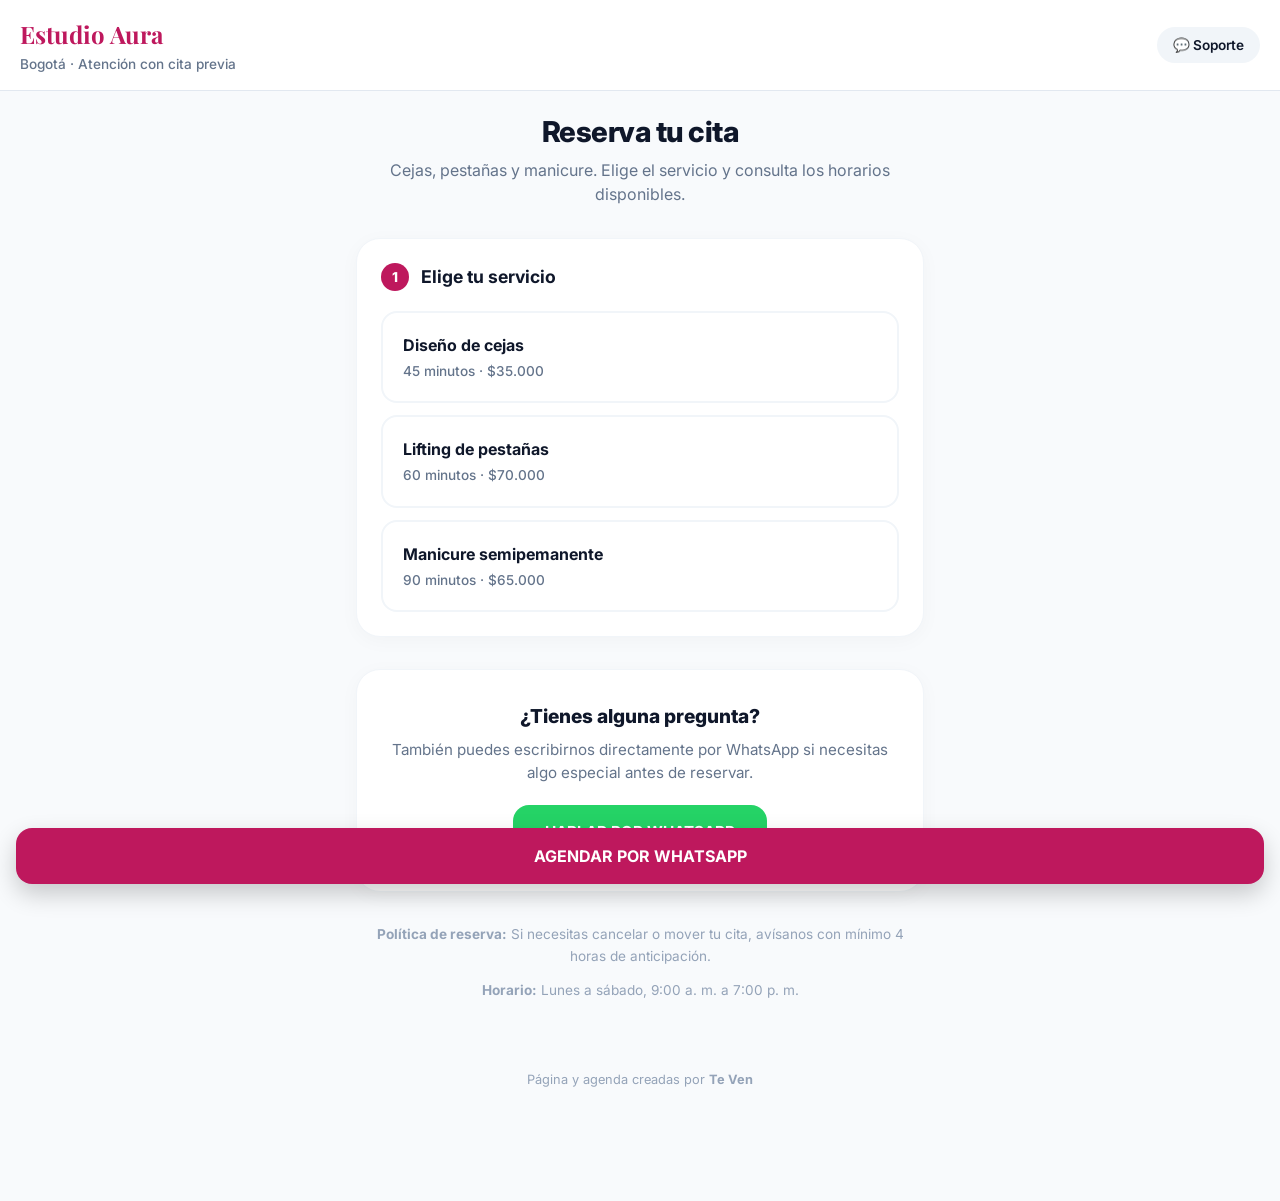
==== agenda-estudio-aura.html @ ccac40c0 "Add files via upload" ====
<!DOCTYPE html>
<html lang="es">
<head>
  <meta charset="UTF-8">
  <meta name="viewport" content="width=device-width, initial-scale=1.0">
  <title>Agenda tu cita en Estudio Aura | Te Ven Agenda</title>
  <link rel="stylesheet" href="styles-mini.css">
</head>
<body class="agenda-aura-page">

  <!-- HEADER ESTILO APP -->
  <header class="agenda-header">
    <div class="agenda-header-top">
      <div>
        <h1>Estudio Aura</h1>
        <p>Bogotá · Atención con cita previa</p>
      </div>
      <a href="https://wa.me/573192757931?text=Hola,%20vi%20Estudio%20Aura%20en%20Te%20Ven." class="header-wa-btn" target="_blank" rel="noopener">
        💬 Soporte
      </a>
    </div>
  </header>

  <main class="agenda-main">
    <!-- HERO -->
    <section class="agenda-hero">
      <h2>Reserva tu cita</h2>
      <p>Cejas, pestañas y manicure. Elige el servicio y consulta los horarios disponibles.</p>
    </section>

    <!-- PASO 1: SELECCIÓN DE SERVICIO -->
    <section class="agenda-step">
      <h3><span class="step-badge">1</span> Elige tu servicio</h3>
      
      <div class="agenda-services">
        <label class="service-option">
          <input type="radio" name="servicio" value="Diseño de cejas" data-duration="45 min" data-price="$35.000" onchange="selectService(this)">
          <div class="service-option-content">
            <div class="service-option-title">Diseño de cejas</div>
            <div class="service-option-meta">45 minutos · $35.000</div>
          </div>
        </label>

        <label class="service-option">
          <input type="radio" name="servicio" value="Lifting de pestañas" data-duration="60 min" data-price="$70.000" onchange="selectService(this)">
          <div class="service-option-content">
            <div class="service-option-title">Lifting de pestañas</div>
            <div class="service-option-meta">60 minutos · $70.000</div>
          </div>
        </label>

        <label class="service-option">
          <input type="radio" name="servicio" value="Manicure semipermanente" data-duration="90 min" data-price="$65.000" onchange="selectService(this)">
          <div class="service-option-content">
            <div class="service-option-title">Manicure semipemanente</div>
            <div class="service-option-meta">90 minutos · $65.000</div>
          </div>
        </label>
      </div>
    </section>

    <!-- PASO 2: FECHA Y HORA -->
    <section class="agenda-step" id="stepDateTime" style="display: none;">
      <h3><span class="step-badge">2</span> Selecciona fecha y hora</h3>
      
      <div class="date-selector">
        <label>¿Qué día te queda mejor?</label>
        <input type="date" id="bookingDate" min="" required onchange="renderTimeSlots()">
      </div>

      <div class="time-slots-grid" id="timeSlots">
        <p class="info-text">Selecciona una fecha para ver los horarios disponibles.</p>
      </div>
    </section>

    <!-- PASO 3: FORMULARIO -->
    <section class="agenda-step" id="stepForm" style="display: none;">
      <h3><span class="step-badge">3</span> Tus datos</h3>
      
      <form class="agenda-form" id="bookingForm" onsubmit="submitBooking(event)">
        <div class="form-group">
          <label>Nombre completo</label>
          <input type="text" id="clientName" placeholder="Ej: María Pérez" required>
        </div>
        <div class="form-group">
          <label>Número de WhatsApp</label>
          <input type="tel" id="clientPhone" placeholder="Ej: 300 123 4567" required>
        </div>
        <div class="form-group">
          <label>¿Alguna observación? (Opcional)</label>
          <textarea id="clientNotes" placeholder="Ej: Prefiero tonos naturales"></textarea>
        </div>
        
        <div class="booking-summary" id="bookingSummary">
          <!-- Resumen dinámico -->
        </div>

        <button type="submit" class="btn-confirm-booking">CONFIRMAR RESERVA</button>
      </form>
    </section>

    <!-- INFO ADICIONAL -->
    <section class="agenda-info">
      <h3>¿Tienes alguna pregunta?</h3>
      <p>También puedes escribirnos directamente por WhatsApp si necesitas algo especial antes de reservar.</p>
      <a href="https://wa.me/573192757931?text=Hola,%20vi%20Estudio%20Aura%20en%20Te%20Ven.%20Tengo%20una%20pregunta." class="btn-agenda-wa" target="_blank" rel="noopener">HABLAR POR WHATSAPP</a>
    </section>

    <!-- POLÍTICAS -->
    <section class="agenda-policies">
      <p><strong>Política de reserva:</strong> Si necesitas cancelar o mover tu cita, avísanos con mínimo 4 horas de anticipación.</p>
      <p><strong>Horario:</strong> Lunes a sábado, 9:00 a. m. a 7:00 p. m.</p>
    </section>

  </main>

  <footer class="mini-footer" style="background: #F8FAFC; color: #94A3B8; padding-top: 32px;">
    <p>Página y agenda creadas por <strong>Te Ven</strong></p>
  </footer>

  <a href="https://wa.me/573192757931?text=Hola,%20vi%20Estudio%20Aura%20en%20Te%20Ven.%20Quiero%20agendar%20una%20cita." class="sticky-wa-mini" style="background: #BE185D; color: #FFF;" target="_blank" rel="noopener">AGENDAR POR WHATSAPP</a>

  <script>
    let selectedService = null;
    let selectedDate = null;
    let selectedTime = null;

    // Configurar fecha mínima como hoy
    const today = new Date().toISOString().split('T')[0];
    document.getElementById('bookingDate').setAttribute('min', today);

    function selectService(input) {
      selectedService = {
        name: input.value,
        duration: input.dataset.duration,
        price: input.dataset.price
      };
      // Mostrar el paso 2
      document.getElementById('stepDateTime').style.display = 'block';
      // Scroll suave
      document.getElementById('stepDateTime').scrollIntoView({ behavior: 'smooth', block: 'start' });
      // Resetear la hora
      selectedTime = null;
      renderTimeSlots();
    }

    // ==========================================
    // SIMULACIÓN DE CONEXIÓN CON GOOGLE CALENDAR
    // ==========================================
    async function renderTimeSlots() {
      const dateInput = document.getElementById('bookingDate');
      const timeSlotsDiv = document.getElementById('timeSlots');
      selectedDate = dateInput.value;

      if (!selectedDate) {
        timeSlotsDiv.innerHTML = '<p class="info-text">Selecciona una fecha para ver los horarios disponibles.</p>';
        return;
      }

      const dateObj = new Date(selectedDate + 'T00:00:00');
      const day = dateObj.getDay(); // 0 = Domingo, 1 = Lunes...

      if (day === 0) {
        timeSlotsDiv.innerHTML = '<p class="info-text error">Lo sentimos, los domingos no atendemos. Por favor elige otro día.</p>';
        document.getElementById('stepForm').style.display = 'none';
        return;
      }

      // 1. Mostrar estado de carga (Simula la consulta a Google)
      timeSlotsDiv.innerHTML = '<p class="info-text">Consultando disponibilidad en Google Calendar...</p>';
      document.getElementById('stepForm').style.display = 'none';

      // 2. Esperar 1 segundo para que se sienta real
      await new Promise(resolve => setTimeout(resolve, 1000));

      // 3. Lógica de simulación (Horas ocupadas aleatorias según el día)
      const baseSlots = ['09:00 AM', '10:00 AM', '11:30 AM', '02:00 PM', '03:30 PM', '05:00 PM', '06:00 PM'];
      
      // Simulamos que ciertas horas ya están reservadas
      let busySlots = [];
      if (day === 1) busySlots = ['09:00 AM', '10:00 AM']; // Lunes ocupado en la mañana
      if (day === 5) busySlots = ['02:00 PM', '03:30 PM']; // Viernes ocupado en la tarde
      if (day === 6) busySlots = ['10:00 AM', '11:30 AM', '05:00 PM']; // Sábado casi lleno

      // Añadimos algo de aleatoriedad para que se vea dinámico
      baseSlots.forEach(slot => {
        if (Math.random() > 0.8 && !busySlots.includes(slot)) {
          busySlots.push(slot);
        }
      });

      // 4. Renderizar los botones
      timeSlotsDiv.innerHTML = '';
      let availableCount = 0;

      baseSlots.forEach(slot => {
        const isBusy = busySlots.includes(slot);
        const btn = document.createElement('button');
        btn.type = 'button';
        btn.innerText = slot;
        btn.className = 'time-slot-btn' + (isBusy ? ' busy' : '');
        btn.disabled = isBusy;
        
        if (!isBusy) {
          availableCount++;
          btn.onclick = () => {
            document.querySelectorAll('.time-slot-btn').forEach(b => b.classList.remove('selected'));
            btn.classList.add('selected');
            selectedTime = slot;
            showForm();
          };
        }
        timeSlotsDiv.appendChild(btn);
      });

      if (availableCount === 0) {
        timeSlotsDiv.innerHTML = '<p class="info-text error">No hay horarios disponibles para este día. Por favor elige otra fecha.</p>';
      }
    }

    function showForm() {
      document.getElementById('stepForm').style.display = 'block';
      document.getElementById('stepForm').scrollIntoView({ behavior: 'smooth', block: 'start' });
      
      // Actualizar el resumen
      const summary = document.getElementById('bookingSummary');
      summary.innerHTML = `
        <strong>Resumen de tu reserva:</strong><br><br>
        💅 ${selectedService.name}<br>
        📅 ${selectedDate} a las ${selectedTime}<br>
        💰 ${selectedService.price} (${selectedService.duration})
      `;
    }

    function submitBooking(e) {
      e.preventDefault();
      if (!selectedService || !selectedDate || !selectedTime) {
        alert("Por favor completa todos los pasos.");
        return;
      }

      const name = document.getElementById('clientName').value;
      const phone = document.getElementById('clientPhone').value;
      const notes = document.getElementById('clientNotes').value;

      // Armar el mensaje para WhatsApp
      let msg = `Hola, quiero confirmar mi cita en Estudio Aura:%0A%0A`;
      msg += `💅 *Servicio:* ${selectedService.name}%0A`;
      msg += `📅 *Fecha:* ${selectedDate}%0A`;
      msg += `🕐 *Hora:* ${selectedTime}%0A`;
      msg += `💰 *Precio:* ${selectedService.price}%0A`;
      msg += `👤 *Nombre:* ${name}%0A`;
      msg += `📱 *Teléfono:* ${phone}%0A`;
      if (notes.trim()) {
        msg += `📝 *Observaciones:* ${notes}%0A`;
      }
      msg += `%0AYa he realizado la reserva en la página. Quedo atento(a) a la confirmación.`;

      // Enviar a WhatsApp
      const waNumber = "573192757931";
      const waUrl = `https://wa.me/${waNumber}?text=${msg}`;
      window.open(waUrl, '_blank');

      // Feedback visual
      alert("¡Reserva enviada! Te contactaremos por WhatsApp para confirmar.");
    }
  </script>

</body>
</html>
---- styles-mini.css ----
/* =========================================
   TE VEN - MINI LANDINGS STYLES (MODERN UI)
========================================= */

@import url('https://fonts.googleapis.com/css2?family=Inter:wght@400;500;600;700;800&family=Playfair+Display:ital,wght@0,600;1,600&display=swap');

* { margin: 0; padding: 0; box-sizing: border-box; }
body { 
  font-family: 'Inter', sans-serif; 
  background: #F7F7F7; /* Fondo gris muy claro, tipo App */
  color: #111827; 
  line-height: 1.5; 
  padding-bottom: 80px; 
  -webkit-font-smoothing: antialiased;
}
img { max-width: 100%; display: block; }
a { text-decoration: none; color: inherit; }

/* --- UI UTILITIES --- */
.glass-panel {
  background: rgba(255, 255, 255, 0.85);
  backdrop-filter: blur(12px);
  -webkit-backdrop-filter: blur(12px);
  border: 1px solid rgba(255, 255, 255, 0.5);
  box-shadow: 0 8px 32px rgba(0, 0, 0, 0.04);
}

/* =========================================
   MINI BÁSICO (Arepas)
========================================= */
.mini-header { text-align: center; padding: 32px 16px 20px; background: #FFF; border-bottom: 1px solid #F3F4F6; }
.mini-header h1 { font-size: 1.6rem; font-weight: 800; letter-spacing: -0.5px; }
.mini-header p { font-size: 0.9rem; color: #6B7280; font-weight: 500; }

.mini-container { max-width: 500px; margin: 24px auto; background: #FFF; border-radius: 24px; overflow: hidden; box-shadow: 0 10px 40px -10px rgba(0,0,0,0.08); }
.mini-hero { width: 100%; aspect-ratio: 4/3; object-fit: cover; }
.mini-content { padding: 28px; }
.mini-tag { display: inline-block; background: #FFC928; color: #111; font-size: 0.75rem; font-weight: 800; padding: 6px 14px; border-radius: 20px; margin-bottom: 16px; text-transform: uppercase; letter-spacing: 0.5px; }
.mini-content h2 { font-size: 1.8rem; margin-bottom: 12px; line-height: 1.15; letter-spacing: -0.5px; }
.mini-content p { color: #4B5563; margin-bottom: 24px; font-size: 1rem; }
.mini-info { background: #F9FAFB; padding: 20px; border-radius: 16px; margin-bottom: 24px; font-size: 0.95rem; color: #374151; }
.mini-info p { margin-bottom: 8px; }
.mini-info p:last-child { margin-bottom: 0; }

.btn-wa { display: flex; align-items: center; justify-content: center; width: 100%; background: #111827; color: #FFF; text-align: center; padding: 18px; border-radius: 16px; font-weight: 700; font-size: 1rem; transition: transform 0.2s, background 0.2s; border: none; cursor: pointer; }
.btn-wa:hover { background: #000; transform: scale(1.02); }

.mini-footer { text-align: center; padding: 32px 16px; font-size: 0.8rem; color: #9CA3AF; }
.mini-brand { margin-top: 12px; font-weight: 600; }
.sticky-wa-mini { position: fixed; bottom: 16px; left: 16px; right: 16px; background: #111827; color: #FFF; text-align: center; padding: 16px; border-radius: 16px; font-weight: 700; z-index: 100; box-shadow: 0 10px 25px rgba(0,0,0,0.2); }

/* =========================================
   MINI DISEÑO (Spa Serenity)
========================================= */
.mini-diseno { background: #F0FDF4; }
.mini-diseno .mini-tag { background: #DCFCE7; color: #166534; }
.mini-diseno .mini-content h2 { color: #166534; }
.benefits-list { list-style: none; margin-bottom: 28px; display: flex; flex-direction: column; gap: 12px; }
.benefits-list li { display: flex; align-items: center; gap: 12px; font-weight: 600; color: #374151; font-size: 0.95rem; }
.benefits-list li::before { content: "✓"; display: flex; align-items: center; justify-content: center; width: 24px; height: 24px; background: #DCFCE7; color: #166534; border-radius: 50%; font-size: 0.8rem; font-weight: bold; }

/* =========================================
   MINI VIDEO (El Corral)
========================================= */
.mini-video-page { background-color: #0F0F11; color: #FFFFFF; padding-bottom: 80px; min-height: 100vh; display: flex; flex-direction: column; align-items: center; }
.video-bg-blur { position: fixed; top: 0; left: 0; right: 0; bottom: 0; background: url('https://images.unsplash.com/photo-1550547660-d9450f859349?auto=format&fit=crop&w=1200&q=80') center/cover; filter: blur(40px) brightness(0.2); z-index: -1; transform: scale(1.1); }
.video-header { text-align: center; padding: 32px 16px 20px; z-index: 2; }
.video-header h1 { font-size: 1.6rem; font-weight: 800; margin-bottom: 4px; }
.video-header p { font-size: 0.9rem; color: #9CA3AF; }
.video-reel-container { width: 100%; max-width: 440px; padding: 0 16px; z-index: 2; display: flex; flex-direction: column; gap: 20px; }
.video-wrapper { position: relative; width: 100%; aspect-ratio: 9 / 16; max-height: 60vh; border-radius: 24px; overflow: hidden; box-shadow: 0 20px 40px rgba(0,0,0,0.5); background: #000; }
.video-wrapper video { width: 100%; height: 100%; object-fit: cover; }
.video-overlay-text { position: absolute; bottom: 0; left: 0; right: 0; padding: 40px 24px 24px; background: linear-gradient(to top, rgba(0,0,0,0.9) 0%, transparent 100%); pointer-events: none; }
.tag-video { display: inline-block; background: #EF4444; color: #FFF; font-size: 0.75rem; font-weight: 800; padding: 6px 12px; border-radius: 20px; margin-bottom: 12px; }
.video-overlay-text h2 { font-size: 1.6rem; line-height: 1.2; font-weight: 800; }
.video-info-card { background: #1A1A1D; border-radius: 24px; padding: 24px; border: 1px solid #27272A; box-shadow: 0 10px 30px rgba(0,0,0,0.3); }
.video-desc { color: #A1A1AA; font-size: 0.95rem; margin-bottom: 20px; text-align: center; }
.video-meta { display: flex; flex-direction: column; gap: 8px; background: #27272A; padding: 16px; border-radius: 16px; margin-bottom: 24px; font-size: 0.85rem; color: #E4E4E7; }
.btn-wa-video { display: block; width: 100%; background: #25D366; color: #FFF; text-align: center; padding: 18px; border-radius: 16px; font-weight: 800; font-size: 1rem; transition: transform 0.2s; }
.btn-wa-video:hover { transform: scale(1.02); background: #1EBE5D; }

/* =========================================
   MINI PLUS (Barbería Premium)
========================================= */
.mini-plus-premium { background: #F9F9F9; }
.hero-premium { position: relative; height: 80vh; min-height: 500px; display: flex; align-items: center; justify-content: center; overflow: hidden; border-bottom-left-radius: 40px; border-bottom-right-radius: 40px; margin-bottom: 32px; }
.hero-premium-bg { position: absolute; inset: 0; background-size: cover; background-position: center; filter: blur(5px) brightness(0.6); transform: scale(1.05); z-index: 1; }
.hero-premium-overlay { position: absolute; inset: 0; background: linear-gradient(to top, rgba(0,0,0,0.95) 0%, rgba(0,0,0,0.2) 100%); z-index: 2; }
.hero-premium-content { position: relative; z-index: 3; text-align: center; padding: 0 24px; max-width: 600px; }
.tag-premium { display: inline-block; color: #FFC928; font-weight: 700; font-size: 0.85rem; letter-spacing: 2px; text-transform: uppercase; margin-bottom: 16px; }
.title-premium { font-family: 'Playfair Display', serif; font-size: 3.5rem; color: #FFFFFF; line-height: 1.1; margin-bottom: 16px; }
.desc-premium { color: #E5E5E5; font-size: 1rem; margin-bottom: 32px; }
.btn-premium { display: inline-block; background: #FFC928; color: #111; padding: 18px 40px; border-radius: 30px; font-weight: 800; font-size: 1rem; text-transform: uppercase; letter-spacing: 1px; transition: transform 0.3s; box-shadow: 0 10px 25px rgba(255, 201, 40, 0.3); }
.btn-premium:hover { transform: translateY(-3px); }
.section-header { text-align: center; margin-bottom: 24px; padding: 0 24px; }
.section-header h2 { font-size: 1.8rem; font-weight: 800; color: #111; }
.section-header p { color: #6B7280; font-size: 0.95rem; }
.slider-premium-wrapper { overflow-x: auto; scroll-snap-type: x mandatory; scrollbar-width: none; padding-bottom: 32px; }
.slider-premium-wrapper::-webkit-scrollbar { display: none; }
.slider-premium-track { display: flex; gap: 20px; padding: 0 24px; width: max-content; }
.card-premium { flex: 0 0 280px; scroll-snap-align: center; background: #FFF; border-radius: 24px; overflow: hidden; box-shadow: 0 10px 30px rgba(0,0,0,0.06); border: 1px solid #F3F4F6; transition: transform 0.3s; }
.card-premium:hover { transform: translateY(-5px); }
.card-img { height: 180px; width: 100%; overflow: hidden; }
.card-img img { width: 100%; height: 100%; object-fit: cover; transition: transform 0.4s; }
.card-premium:hover .card-img img { transform: scale(1.08); }
.card-body { padding: 24px; text-align: center; }
.card-body h3 { font-size: 1.2rem; font-weight: 800; margin-bottom: 8px; }
.card-body p { font-size: 0.9rem; color: #6B7280; margin-bottom: 16px; }
.price-tag { display: block; font-weight: 800; color: #111; font-size: 1.2rem; margin-bottom: 20px; }
.btn-card { display: block; width: 100%; background: #F3F4F6; color: #111; padding: 14px; border-radius: 12px; font-weight: 700; font-size: 0.95rem; transition: background 0.2s; }
.btn-card:hover { background: #E5E7EB; }
.info-premium { padding: 0 24px 40px; max-width: 600px; margin: 0 auto; }
.info-box { background: #FFF; padding: 24px; border-radius: 20px; border: 1px solid #F3F4F6; box-shadow: 0 4px 20px rgba(0,0,0,0.03); }
.info-box p { margin-bottom: 12px; font-size: 0.95rem; color: #4B5563; font-weight: 500; }
.info-box p:last-child { margin-bottom: 0; }

/* =========================================
   MINI INDEPENDIENTE (Estudio Aura)
========================================= */
.mini-estudio-aura { background: #FDF2F8; }
.aura-header { text-align: center; padding: 40px 16px 24px; background: #FFF; border-bottom: 1px solid #FCE7F3; }
.aura-header h1 { font-family: 'Playfair Display', serif; font-size: 2rem; color: #BE185D; }
.aura-header p { font-size: 0.9rem; color: #831843; font-weight: 500; }
.aura-main { max-width: 600px; margin: 0 auto; padding: 32px 16px; }
.aura-hero { text-align: center; margin-bottom: 40px; }
.aura-hero h2 { font-family: 'Playfair Display', serif; font-size: 2.2rem; color: #BE185D; line-height: 1.15; margin-bottom: 16px; }
.aura-hero p { color: #4B5563; margin-bottom: 32px; font-size: 1rem; }
.btn-aura { display: inline-block; background: #BE185D; color: #FFF; padding: 18px 40px; border-radius: 30px; font-weight: 700; font-size: 1rem; transition: transform 0.2s; box-shadow: 0 10px 25px rgba(190, 24, 93, 0.2); }
.btn-aura:hover { transform: scale(1.05); }
.aura-benefits { display: flex; flex-direction: column; gap: 12px; background: #FFF; padding: 24px; border-radius: 20px; margin-bottom: 40px; box-shadow: 0 8px 30px rgba(190, 24, 93, 0.06); }
.aura-benefit-item { font-size: 0.95rem; font-weight: 600; color: #BE185D; display: flex; align-items: center; gap: 10px; }
.aura-services h3 { font-size: 1.4rem; color: #831843; margin-bottom: 20px; font-weight: 800; }
.aura-service-card { background: #FFF; padding: 20px; border-radius: 16px; margin-bottom: 16px; box-shadow: 0 4px 15px rgba(0,0,0,0.02); }
.aura-service-card h4 { font-size: 1.1rem; color: #BE185D; margin-bottom: 6px; font-weight: 700; }
.aura-service-card p { font-size: 0.9rem; color: #6B7280; }
.aura-info { margin-top: 40px; background: #FFF; padding: 24px; border-radius: 16px; font-size: 0.9rem; color: #4B5563; text-align: center; box-shadow: 0 4px 15px rgba(0,0,0,0.02); }
.aura-info p { margin-bottom: 8px; }

/* =========================================
   AGENDA (Estudio Aura) - UI APP
========================================= */
.agenda-aura-page { background: #F8FAFC; color: #0F172A; }
.agenda-header { background: rgba(255, 255, 255, 0.9); backdrop-filter: blur(10px); padding: 16px 20px; border-bottom: 1px solid #E2E8F0; position: sticky; top: 0; z-index: 50; }
.agenda-header-top { display: flex; justify-content: space-between; align-items: center; }
.agenda-header h1 { font-family: 'Playfair Display', serif; font-size: 1.5rem; color: #BE185D; }
.agenda-header p { font-size: 0.85rem; color: #64748B; font-weight: 500; margin-top: 2px; }
.header-wa-btn { background: #F1F5F9; color: #0F172A; padding: 8px 16px; border-radius: 20px; font-size: 0.85rem; font-weight: 600; display: flex; align-items: center; gap: 6px; transition: background 0.2s; }
.header-wa-btn:hover { background: #E2E8F0; }
.agenda-main { max-width: 600px; margin: 0 auto; padding: 24px 16px; }
.agenda-hero { text-align: center; margin-bottom: 32px; }
.agenda-hero h2 { font-size: 1.8rem; font-weight: 800; color: #0F172A; line-height: 1.2; margin-bottom: 8px; letter-spacing: -0.5px; }
.agenda-hero p { color: #64748B; font-size: 1rem; }

/* Tarjetas de pasos con estilo App */
.agenda-step { background: #FFF; border-radius: 24px; padding: 24px; margin-bottom: 20px; box-shadow: 0 4px 20px rgba(0,0,0,0.03); border: 1px solid #F1F5F9; }
.agenda-step h3 { font-size: 1.1rem; color: #0F172A; margin-bottom: 20px; display: flex; align-items: center; gap: 12px; font-weight: 700; }
.step-badge { background: #BE185D; color: #FFF; width: 28px; height: 28px; border-radius: 50%; display: flex; align-items: center; justify-content: center; font-size: 0.85rem; font-weight: 800; }

.agenda-services { display: flex; flex-direction: column; gap: 12px; }
.service-option { display: block; cursor: pointer; }
.service-option input { display: none; }
.service-option-content { padding: 20px; border: 2px solid #F1F5F9; border-radius: 16px; transition: all 0.2s; background: #FFF; }
.service-option input:checked + .service-option-content { border-color: #BE185D; background: #FDF2F8; box-shadow: 0 4px 12px rgba(190, 24, 93, 0.08); }
.service-option-title { font-weight: 700; color: #0F172A; font-size: 1rem; margin-bottom: 4px; }
.service-option-meta { font-size: 0.85rem; color: #64748B; font-weight: 500; }

.date-selector { margin-bottom: 24px; }
.date-selector label { display: block; font-size: 0.9rem; font-weight: 600; color: #475569; margin-bottom: 8px; }
.date-selector input { width: 100%; padding: 16px; border: 2px solid #F1F5F9; border-radius: 16px; font-family: inherit; font-size: 1rem; color: #0F172A; background: #F8FAFC; outline: none; transition: border 0.2s; }
.date-selector input:focus { border-color: #BE185D; background: #FFF; }

.time-slots-grid { display: grid; grid-template-columns: repeat(2, 1fr); gap: 12px; margin-top: 12px; }
.time-slot-btn { padding: 14px; border: 2px solid #F1F5F9; background: #FFF; border-radius: 12px; font-weight: 700; color: #475569; cursor: pointer; transition: all 0.2s; font-size: 0.95rem; }
.time-slot-btn:hover:not(.busy) { border-color: #BE185D; color: #BE185D; }
.time-slot-btn.selected { background: #BE185D; color: #FFF; border-color: #BE185D; box-shadow: 0 4px 12px rgba(190, 24, 93, 0.2); }
.time-slot-btn.busy { background: #F8FAFC; color: #CBD5E1; text-decoration: line-through; cursor: not-allowed; border-color: #F1F5F9; }

.info-text { grid-column: 1 / -1; font-size: 0.9rem; color: #64748B; text-align: center; padding: 12px; font-weight: 500; }
.info-text.error { color: #EF4444; }

.agenda-form { display: flex; flex-direction: column; gap: 16px; }
.form-group { display: flex; flex-direction: column; gap: 8px; }
.form-group label { font-size: 0.9rem; font-weight: 600; color: #475569; }
.form-group input, .form-group textarea { padding: 16px; border: 2px solid #F1F5F9; border-radius: 16px; font-family: inherit; font-size: 1rem; color: #0F172A; background: #F8FAFC; outline: none; transition: border 0.2s; }
.form-group input:focus, .form-group textarea:focus { border-color: #BE185D; background: #FFF; }
.form-group textarea { resize: vertical; min-height: 100px; }

.booking-summary { background: #FDF2F8; padding: 20px; border-radius: 16px; font-size: 0.95rem; color: #831843; line-height: 1.6; border: 1px solid #FCE7F3; }
.btn-confirm-booking { background: #0F172A; color: #FFF; border: none; padding: 20px; border-radius: 16px; font-weight: 800; font-size: 1.05rem; cursor: pointer; transition: background 0.2s, transform 0.2s; margin-top: 8px; box-shadow: 0 10px 25px rgba(15, 23, 42, 0.2); }
.btn-confirm-booking:hover { background: #000; transform: scale(1.02); }

.agenda-info { text-align: center; margin: 32px 0; padding: 32px 24px; background: #FFF; border-radius: 24px; border: 1px solid #F1F5F9; box-shadow: 0 4px 20px rgba(0,0,0,0.03); }
.agenda-info h3 { font-size: 1.2rem; color: #0F172A; margin-bottom: 8px; font-weight: 800; }
.agenda-info p { font-size: 0.95rem; color: #64748B; margin-bottom: 20px; line-height: 1.5; }
.btn-agenda-wa { display: inline-block; background: #25D366; color: #FFF; padding: 16px 32px; border-radius: 16px; font-weight: 700; font-size: 0.95rem; transition: transform 0.2s; }
.btn-agenda-wa:hover { transform: scale(1.05); }

.agenda-policies { font-size: 0.85rem; color: #94A3B8; text-align: center; padding: 0 20px; line-height: 1.6; }
.agenda-policies p { margin-bottom: 12px; }

/* =========================================
   MENÚ DIGITAL (Sabor de Barrio) - UI APP (TIPO RAPPI)
========================================= */
.menu-sabor-barrio { background: #FFFFFF; color: #111827; padding-bottom: 120px; }
.menu-header { position: sticky; top: 0; z-index: 50; background: rgba(255, 255, 255, 0.95); backdrop-filter: blur(10px); padding: 16px 20px; display: flex; justify-content: space-between; align-items: center; border-bottom: 1px solid #F3F4F6; }
.menu-header h1 { font-size: 1.4rem; font-weight: 800; color: #111827; letter-spacing: -0.5px; }
.menu-header p { font-size: 0.8rem; color: #6B7280; font-weight: 500; }
.cart-icon { position: relative; font-size: 1.5rem; cursor: pointer; background: #F3F4F6; width: 44px; height: 44px; display: flex; align-items: center; justify-content: center; border-radius: 50%; transition: background 0.2s; }
.cart-icon:hover { background: #E5E7EB; }
.cart-count { position: absolute; top: -2px; right: -2px; background: #EF4444; color: #FFF; font-size: 0.75rem; font-weight: 800; width: 22px; height: 22px; border-radius: 50%; display: flex; align-items: center; justify-content: center; border: 2px solid #FFF; transition: transform 0.2s; }

/* Hero del Menú */
.menu-hero { background: url('https://images.unsplash.com/photo-1550547660-d9450f859349?auto=format&fit=crop&w=800&q=80') center/cover; position: relative; padding: 80px 24px; text-align: center; color: #FFF; }
.menu-hero::before { content: ''; position: absolute; inset: 0; background: linear-gradient(to top, rgba(0,0,0,0.8), rgba(0,0,0,0.3)); z-index: 1; }
.menu-hero-content { position: relative; z-index: 2; }
.menu-hero h2 { font-size: 2rem; font-weight: 800; margin-bottom: 12px; line-height: 1.15; text-shadow: 0 2px 10px rgba(0,0,0,0.3); }
.menu-hero p { font-size: 1rem; margin-bottom: 28px; font-weight: 500; text-shadow: 0 1px 5px rgba(0,0,0,0.3); }
.btn-menu { display: inline-block; background: #FFF; color: #111827; padding: 16px 40px; border-radius: 30px; font-weight: 800; font-size: 1rem; transition: transform 0.2s; box-shadow: 0 10px 25px rgba(0,0,0,0.2); }
.btn-menu:hover { transform: scale(1.05); }

/* Categorías (Scroll horizontal) */
.menu-categories { display: flex; gap: 12px; overflow-x: auto; padding: 20px 24px; background: #FFF; border-bottom: 1px solid #F3F4F6; scrollbar-width: none; position: sticky; top: 77px; z-index: 40; }
.menu-categories::-webkit-scrollbar { display: none; }
.cat-link { white-space: nowrap; padding: 10px 20px; background: #F3F4F6; border-radius: 30px; font-size: 0.9rem; font-weight: 700; color: #4B5563; text-decoration: none; transition: all 0.2s; }
.cat-link.active { background: #111827; color: #FFF; }
.cat-link:hover:not(.active) { background: #E5E7EB; }

/* Lista de Productos estilo App */
.menu-productos { padding: 24px; max-width: 800px; margin: 0 auto; }
.menu-cat-title { font-size: 1.5rem; font-weight: 800; margin: 32px 0 16px; color: #111827; letter-spacing: -0.5px; }
.productos-grid { display: grid; grid-template-columns: 1fr; gap: 20px; }
@media (min-width: 600px) { .productos-grid { grid-template-columns: repeat(2, 1fr); } }

.producto-card { display: flex; gap: 16px; padding: 16px; border: 1px solid #F3F4F6; border-radius: 20px; background: #FFF; box-shadow: 0 4px 15px rgba(0,0,0,0.02); transition: transform 0.2s, box-shadow 0.2s; }
.producto-card:hover { transform: translateY(-2px); box-shadow: 0 8px 25px rgba(0,0,0,0.06); }
.producto-card img { width: 90px; height: 90px; border-radius: 12px; object-fit: cover; flex-shrink: 0; }
.producto-info { display: flex; flex-direction: column; flex-grow: 1; justify-content: center; }
.producto-info h4 { font-size: 1.05rem; font-weight: 700; margin-bottom: 4px; color: #111827; }
.producto-info p { font-size: 0.85rem; color: #6B7280; margin-bottom: 8px; line-height: 1.4; display: -webkit-box; -webkit-line-clamp: 2; -webkit-box-orient: vertical; overflow: hidden; }
.producto-precio { font-weight: 800; color: #111827; font-size: 1.1rem; margin-bottom: 8px; }
.btn-agregar { background: #F3F4F6; color: #111827; border: none; padding: 10px 16px; border-radius: 10px; font-weight: 700; font-size: 0.85rem; cursor: pointer; transition: background 0.2s; align-self: flex-start; }
.btn-agregar:hover { background: #E5E7EB; }

/* Modal Carrito (Estilo Bottom Sheet App) */
.cart-modal-overlay { position: fixed; inset: 0; background: rgba(0,0,0,0.5); display: flex; justify-content: center; align-items: flex-end; z-index: 100; opacity: 0; pointer-events: none; transition: opacity 0.3s; backdrop-filter: blur(4px); }
.cart-modal-overlay.active { opacity: 1; pointer-events: auto; }
.cart-modal { background: #FFF; width: 100%; max-width: 500px; height: 90vh; border-top-left-radius: 32px; border-top-right-radius: 32px; padding: 32px 24px; overflow-y: auto; transform: translateY(100%); transition: transform 0.3s cubic-bezier(0.16, 1, 0.3, 1); position: relative; box-shadow: 0 -10px 40px rgba(0,0,0,0.1); }
.cart-modal-overlay.active .cart-modal { transform: translateY(0); }
.close-cart { position: absolute; top: 24px; right: 24px; background: #F3F4F6; border: none; width: 36px; height: 36px; border-radius: 50%; font-size: 1.2rem; color: #4B5563; cursor: pointer; display: flex; align-items: center; justify-content: center; transition: background 0.2s; }
.close-cart:hover { background: #E5E7EB; }
.cart-modal h3 { font-size: 1.6rem; font-weight: 800; margin-bottom: 24px; color: #111827; }

.cart-items-list { margin-bottom: 24px; }
.empty-cart-msg { color: #9CA3AF; font-size: 1rem; text-align: center; padding: 40px 0; }
.cart-item { display: flex; justify-content: space-between; align-items: center; padding: 16px 0; border-bottom: 1px solid #F3F4F6; }
.cart-item div { display: flex; flex-direction: column; gap: 4px; }
.cart-item strong { font-size: 1rem; color: #111827; }
.cart-total strong { color: #111827; }
.cart-total span { color: #111827; font-weight: 800; }

.checkout-form { display: flex; flex-direction: column; gap: 16px; }
.checkout-form input, .checkout-form select, .checkout-form textarea {
  width: 100%;
  padding: 16px;
  border: 2px solid #F1F5F9;
  border-radius: 16px;
  font-family: inherit;
  font-size: 1rem;
  color: #111827;
  background: #F8FAFC;
  outline: none;
  transition: border 0.2s;
}
.checkout-form input:focus, .checkout-form select:focus, .checkout-form textarea:focus {
  border-color: #111827;
  background: #FFF;
}
.checkout-form textarea { resize: vertical; min-height: 100px; }

.btn-send-order {
  background: #25D366;
  color: #FFF;
  border: none;
  padding: 20px;
  border-radius: 16px;
  font-weight: 800;
  font-size: 1.05rem;
  cursor: pointer;
  margin-top: 8px;
  box-shadow: 0 10px 25px rgba(37, 211, 102, 0.2);
  transition: transform 0.2s, background 0.2s;
}
.btn-send-order:hover { background: #1EBE5D; transform: scale(1.02); }

.menu-footer-info {
  background: #F8FAFC;
  padding: 32px 24px;
  text-align: center;
  font-size: 0.95rem;
  color: #4B5563;
  border-top: 1px solid #F1F5F9;
  margin-top: 32px;
}
.menu-footer-info p { margin-bottom: 12px; font-weight: 500; }
.menu-footer-info p:last-child { margin-bottom: 0; }
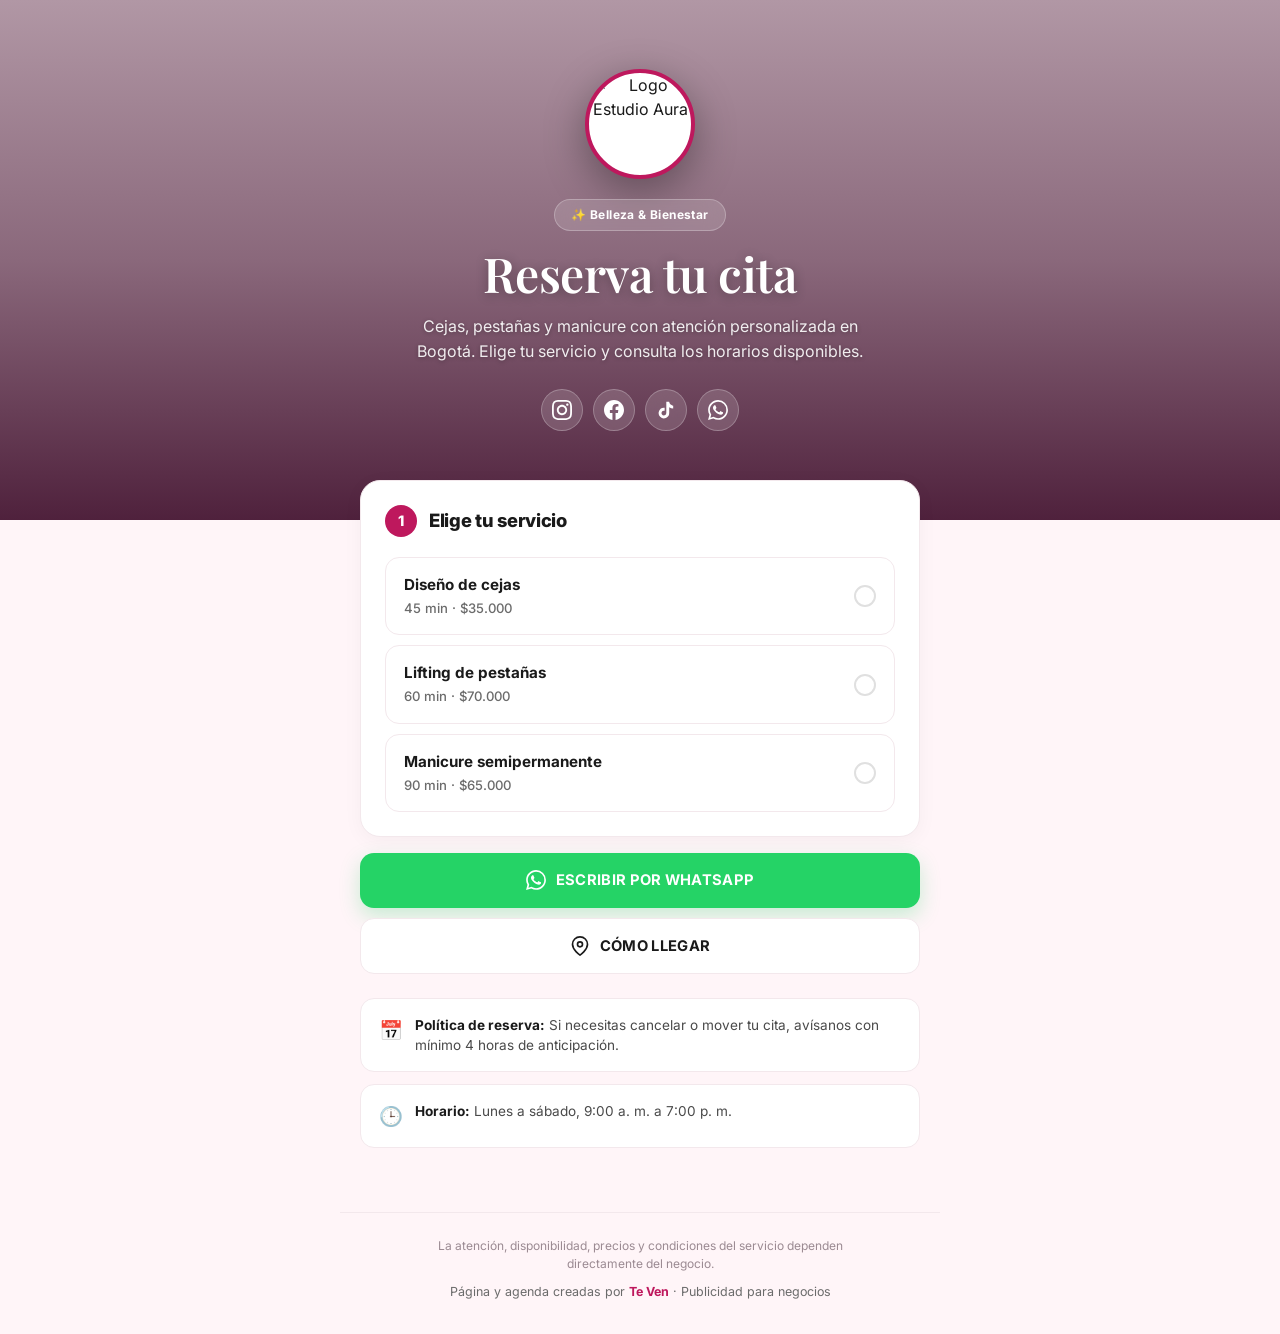
==== commit 6946f479: "Add files via upload" ====
--- a/agenda-estudio-aura.html
+++ b/agenda-estudio-aura.html
@@ -3,129 +3,193 @@
 <head>
   <meta charset="UTF-8">
   <meta name="viewport" content="width=device-width, initial-scale=1.0">
-  <title>Agenda tu cita en Estudio Aura | Te Ven Agenda</title>
-  <link rel="stylesheet" href="styles-mini.css">
+  <title>Agenda tu cita en Estudio Aura | Te Ven</title>
+  <link rel="preconnect" href="https://fonts.googleapis.com">
+  <link rel="preconnect" href="https://fonts.gstatic.com" crossorigin>
+  <link href="https://fonts.googleapis.com/css2?family=Inter:wght@400;500;600;700;800&family=Playfair+Display:ital,wght@0,500;0,600;1,500&display=swap" rel="stylesheet">
+  <link rel="stylesheet" href="styles-agenda-aura.css">
 </head>
-<body class="agenda-aura-page">
-
-  <!-- HEADER ESTILO APP -->
-  <header class="agenda-header">
-    <div class="agenda-header-top">
-      <div>
-        <h1>Estudio Aura</h1>
-        <p>Bogotá · Atención con cita previa</p>
-      </div>
-      <a href="https://wa.me/573192757931?text=Hola,%20vi%20Estudio%20Aura%20en%20Te%20Ven." class="header-wa-btn" target="_blank" rel="noopener">
-        💬 Soporte
-      </a>
+<body class="agenda-page" style="
+  --brand-primary: #BE185D;
+  --brand-secondary: #9D174D;
+  --brand-text: #FFFFFF;
+  --brand-light: #FDF2F8;
+  --brand-bg: #FFF5F8;
+">
+
+  <!-- ===== HERO CON IMAGEN DIFUMINADA ===== -->
+  <header class="agenda-hero">
+    <div class="agenda-hero-bg"></div>
+    <div class="agenda-hero-overlay"></div>
+
+    <div class="agenda-hero-content">
+      <!-- AVATAR / LOGO -->
+      <div class="agenda-avatar">
+        <img src="https://ui-avatars.com/api/?name=Estudio+Aura&background=BE185D&color=fff&size=200&bold=true" alt="Logo Estudio Aura">
+      </div>
+
+      <!-- BADGE -->
+      <span class="agenda-badge">✨ Belleza & Bienestar</span>
+
+      <!-- TÍTULO -->
+      <h1 class="agenda-title">Reserva tu cita</h1>
+
+      <!-- DESCRIPCIÓN -->
+      <p class="agenda-description">
+        Cejas, pestañas y manicure con atención personalizada en Bogotá. Elige tu servicio y consulta los horarios disponibles.
+      </p>
+
+      <!-- REDES SOCIALES -->
+      <div class="agenda-socials">
+        <a href="https://instagram.com" target="_blank" rel="noopener" aria-label="Instagram" class="agenda-social-btn">
+          <svg viewBox="0 0 24 24" width="20" height="20" fill="currentColor"><path d="M12 2.163c3.204 0 3.584.012 4.85.07 3.252.148 4.771 1.691 4.919 4.919.058 1.265.069 1.645.069 4.849 0 3.205-.012 3.584-.069 4.849-.149 3.225-1.664 4.771-4.919 4.919-1.266.058-1.644.07-4.85.07-3.204 0-3.584-.012-4.849-.07-3.26-.149-4.771-1.699-4.919-4.92-.058-1.265-.07-1.644-.07-4.849 0-3.204.013-3.583.07-4.849.149-3.227 1.664-4.771 4.919-4.919 1.266-.057 1.645-.069 4.849-.069zm0-2.163c-3.259 0-3.667.014-4.947.072-4.358.2-6.78 2.618-6.98 6.98-.059 1.281-.073 1.689-.073 4.948 0 3.259.014 3.668.072 4.948.2 4.358 2.618 6.78 6.98 6.98 1.281.058 1.689.072 4.948.072 3.259 0 3.668-.014 4.948-.072 4.354-.2 6.782-2.618 6.979-6.98.059-1.28.073-1.689.073-4.948 0-3.259-.014-3.667-.072-4.947-.196-4.354-2.617-6.78-6.979-6.98-1.281-.059-1.69-.073-4.949-.073zm0 5.838c-3.403 0-6.162 2.759-6.162 6.162s2.759 6.163 6.162 6.163 6.162-2.759 6.162-6.163c0-3.403-2.759-6.162-6.162-6.162zm0 10.162c-2.209 0-4-1.79-4-4 0-2.209 1.791-4 4-4s4 1.791 4 4c0 2.21-1.791 4-4 4zm6.406-11.845c-.796 0-1.441.645-1.441 1.44s.645 1.44 1.441 1.44c.795 0 1.439-.645 1.439-1.44s-.644-1.44-1.439-1.44z"/></svg>
+        </a>
+        <a href="https://facebook.com" target="_blank" rel="noopener" aria-label="Facebook" class="agenda-social-btn">
+          <svg viewBox="0 0 24 24" width="20" height="20" fill="currentColor"><path d="M24 12.073c0-6.627-5.373-12-12-12s-12 5.373-12 12c0 5.99 4.388 10.954 10.125 11.854v-8.385H7.078v-3.47h3.047V9.43c0-3.007 1.792-4.669 4.533-4.669 1.312 0 2.686.235 2.686.235v2.953H15.83c-1.491 0-1.956.925-1.956 1.874v2.25h3.328l-.532 3.47h-2.796v8.385C19.612 23.027 24 18.062 24 12.073z"/></svg>
+        </a>
+        <a href="https://tiktok.com" target="_blank" rel="noopener" aria-label="TikTok" class="agenda-social-btn">
+          <svg viewBox="0 0 24 24" width="20" height="20" fill="currentColor"><path d="M19.59 6.69a4.83 4.83 0 0 1-3.77-4.25V2h-3.45v13.67a2.89 2.89 0 0 1-5.2 1.74 2.89 2.89 0 0 1 2.31-4.64 2.93 2.93 0 0 1 .88.13V9.4a6.84 6.84 0 0 0-1-.05A6.33 6.33 0 0 0 5 20.1a6.34 6.34 0 0 0 10.86-4.43v-7a8.16 8.16 0 0 0 4.77 1.52v-3.4a4.85 4.85 0 0 1-1-.1z"/></svg>
+        </a>
+        <a href="https://wa.me/573192757931" target="_blank" rel="noopener" aria-label="WhatsApp" class="agenda-social-btn">
+          <svg viewBox="0 0 24 24" width="20" height="20" fill="currentColor"><path d="M17.472 14.382c-.297-.149-1.758-.867-2.03-.967-.273-.099-.471-.148-.67.15-.197.297-.767.966-.94 1.164-.173.199-.347.223-.644.075-.297-.15-1.255-.463-2.39-1.475-.883-.788-1.48-1.761-1.653-2.059-.173-.297-.018-.458.13-.606.134-.133.298-.347.446-.52.149-.174.198-.298.298-.497.099-.198.05-.371-.025-.52-.075-.149-.669-1.612-.916-2.207-.242-.579-.487-.5-.669-.51-.173-.008-.371-.01-.57-.01-.198 0-.52.074-.792.372-.272.297-1.04 1.016-1.04 2.479 0 1.462 1.065 2.875 1.213 3.074.149.198 2.096 3.2 5.077 4.487.709.306 1.262.489 1.694.625.712.227 1.36.195 1.871.118.571-.085 1.758-.719 2.006-1.413.248-.694.248-1.289.173-1.413-.074-.124-.272-.198-.57-.347m-5.421 7.403h-.004a9.87 9.87 0 0 1-5.031-1.378l-.361-.214-3.741.982.998-3.648-.235-.374a9.86 9.86 0 0 1-1.51-5.26c.001-5.45 4.436-9.884 9.888-9.884 2.64 0 5.122 1.03 6.988 2.898a9.825 9.825 0 0 1 2.893 6.994c-.003 5.45-4.437 9.884-9.885 9.884m8.413-18.297A11.815 11.815 0 0 0 12.05 0C5.495 0 .16 5.335.157 11.892c0 2.096.547 4.142 1.588 5.945L.057 24l6.305-1.654a11.882 11.882 0 0 0 5.683 1.448h.005c6.554 0 11.89-5.335 11.893-11.893a11.821 11.821 0 0 0-3.48-8.413Z"/></svg>
+        </a>
+      </div>
     </div>
   </header>
 
-  <main class="agenda-main">
-    <!-- HERO -->
-    <section class="agenda-hero">
-      <h2>Reserva tu cita</h2>
-      <p>Cejas, pestañas y manicure. Elige el servicio y consulta los horarios disponibles.</p>
-    </section>
-
-    <!-- PASO 1: SELECCIÓN DE SERVICIO -->
+  <!-- ===== CONTENIDO PRINCIPAL ===== -->
+  <main class="agenda-container">
+
+    <!-- ===== PASO 1: SELECCIÓN DE SERVICIO ===== -->
     <section class="agenda-step">
-      <h3><span class="step-badge">1</span> Elige tu servicio</h3>
-      
+      <div class="agenda-step-header">
+        <span class="agenda-step-number">1</span>
+        <h2>Elige tu servicio</h2>
+      </div>
+
       <div class="agenda-services">
         <label class="service-option">
           <input type="radio" name="servicio" value="Diseño de cejas" data-duration="45 min" data-price="$35.000" onchange="selectService(this)">
           <div class="service-option-content">
-            <div class="service-option-title">Diseño de cejas</div>
-            <div class="service-option-meta">45 minutos · $35.000</div>
+            <div class="service-option-info">
+              <div class="service-option-title">Diseño de cejas</div>
+              <div class="service-option-meta">45 min · $35.000</div>
+            </div>
+            <div class="service-option-radio"></div>
           </div>
         </label>
 
         <label class="service-option">
           <input type="radio" name="servicio" value="Lifting de pestañas" data-duration="60 min" data-price="$70.000" onchange="selectService(this)">
           <div class="service-option-content">
-            <div class="service-option-title">Lifting de pestañas</div>
-            <div class="service-option-meta">60 minutos · $70.000</div>
+            <div class="service-option-info">
+              <div class="service-option-title">Lifting de pestañas</div>
+              <div class="service-option-meta">60 min · $70.000</div>
+            </div>
+            <div class="service-option-radio"></div>
           </div>
         </label>
 
         <label class="service-option">
           <input type="radio" name="servicio" value="Manicure semipermanente" data-duration="90 min" data-price="$65.000" onchange="selectService(this)">
           <div class="service-option-content">
-            <div class="service-option-title">Manicure semipemanente</div>
-            <div class="service-option-meta">90 minutos · $65.000</div>
+            <div class="service-option-info">
+              <div class="service-option-title">Manicure semipermanente</div>
+              <div class="service-option-meta">90 min · $65.000</div>
+            </div>
+            <div class="service-option-radio"></div>
           </div>
         </label>
       </div>
     </section>
 
-    <!-- PASO 2: FECHA Y HORA -->
+    <!-- ===== PASO 2: FECHA Y HORA ===== -->
     <section class="agenda-step" id="stepDateTime" style="display: none;">
-      <h3><span class="step-badge">2</span> Selecciona fecha y hora</h3>
-      
-      <div class="date-selector">
+      <div class="agenda-step-header">
+        <span class="agenda-step-number">2</span>
+        <h2>Selecciona fecha y hora</h2>
+      </div>
+
+      <div class="agenda-date">
         <label>¿Qué día te queda mejor?</label>
         <input type="date" id="bookingDate" min="" required onchange="renderTimeSlots()">
       </div>
 
-      <div class="time-slots-grid" id="timeSlots">
-        <p class="info-text">Selecciona una fecha para ver los horarios disponibles.</p>
-      </div>
-    </section>
-
-    <!-- PASO 3: FORMULARIO -->
+      <div class="agenda-times" id="timeSlots">
+        <p class="agenda-info-text">Selecciona una fecha para ver los horarios disponibles.</p>
+      </div>
+    </section>
+
+    <!-- ===== PASO 3: TUS DATOS ===== -->
     <section class="agenda-step" id="stepForm" style="display: none;">
-      <h3><span class="step-badge">3</span> Tus datos</h3>
-      
+      <div class="agenda-step-header">
+        <span class="agenda-step-number">3</span>
+        <h2>Tus datos</h2>
+      </div>
+
       <form class="agenda-form" id="bookingForm" onsubmit="submitBooking(event)">
-        <div class="form-group">
-          <label>Nombre completo</label>
+        <div class="agenda-form-group">
+          <label>Nombre completo *</label>
           <input type="text" id="clientName" placeholder="Ej: María Pérez" required>
         </div>
-        <div class="form-group">
-          <label>Número de WhatsApp</label>
+
+        <div class="agenda-form-group">
+          <label>Número de WhatsApp *</label>
           <input type="tel" id="clientPhone" placeholder="Ej: 300 123 4567" required>
         </div>
-        <div class="form-group">
+
+        <div class="agenda-form-group">
           <label>¿Alguna observación? (Opcional)</label>
           <textarea id="clientNotes" placeholder="Ej: Prefiero tonos naturales"></textarea>
         </div>
-        
-        <div class="booking-summary" id="bookingSummary">
+
+        <div class="agenda-booking-summary" id="bookingSummary">
           <!-- Resumen dinámico -->
         </div>
 
-        <button type="submit" class="btn-confirm-booking">CONFIRMAR RESERVA</button>
+        <button type="submit" class="agenda-submit-btn">
+          CONFIRMAR RESERVA
+        </button>
       </form>
     </section>
 
-    <!-- INFO ADICIONAL -->
-    <section class="agenda-info">
-      <h3>¿Tienes alguna pregunta?</h3>
-      <p>También puedes escribirnos directamente por WhatsApp si necesitas algo especial antes de reservar.</p>
-      <a href="https://wa.me/573192757931?text=Hola,%20vi%20Estudio%20Aura%20en%20Te%20Ven.%20Tengo%20una%20pregunta." class="btn-agenda-wa" target="_blank" rel="noopener">HABLAR POR WHATSAPP</a>
-    </section>
-
-    <!-- POLÍTICAS -->
+    <!-- ===== BOTONES DE CONTACTO ===== -->
+    <section class="agenda-contact-actions">
+      <a href="https://wa.me/573192757931?text=Hola,%20vi%20Estudio%20Aura%20en%20Te%20Ven.%20Tengo%20una%20pregunta." class="agenda-action-btn agenda-action-wa" target="_blank" rel="noopener">
+        <svg viewBox="0 0 24 24" width="20" height="20" fill="currentColor"><path d="M17.472 14.382c-.297-.149-1.758-.867-2.03-.967-.273-.099-.471-.148-.67.15-.197.297-.767.966-.94 1.164-.173.199-.347.223-.644.075-.297-.15-1.255-.463-2.39-1.475-.883-.788-1.48-1.761-1.653-2.059-.173-.297-.018-.458.13-.606.134-.133.298-.347.446-.52.149-.174.198-.298.298-.497.099-.198.05-.371-.025-.52-.075-.149-.669-1.612-.916-2.207-.242-.579-.487-.5-.669-.51-.173-.008-.371-.01-.57-.01-.198 0-.52.074-.792.372-.272.297-1.04 1.016-1.04 2.479 0 1.462 1.065 2.875 1.213 3.074.149.198 2.096 3.2 5.077 4.487.709.306 1.262.489 1.694.625.712.227 1.36.195 1.871.118.571-.085 1.758-.719 2.006-1.413.248-.694.248-1.289.173-1.413-.074-.124-.272-.198-.57-.347m-5.421 7.403h-.004a9.87 9.87 0 0 1-5.031-1.378l-.361-.214-3.741.982.998-3.648-.235-.374a9.86 9.86 0 0 1-1.51-5.26c.001-5.45 4.436-9.884 9.888-9.884 2.64 0 5.122 1.03 6.988 2.898a9.825 9.825 0 0 1 2.893 6.994c-.003 5.45-4.437 9.884-9.885 9.884m8.413-18.297A11.815 11.815 0 0 0 12.05 0C5.495 0 .16 5.335.157 11.892c0 2.096.547 4.142 1.588 5.945L.057 24l6.305-1.654a11.882 11.882 0 0 0 5.683 1.448h.005c6.554 0 11.89-5.335 11.893-11.893a11.821 11.821 0 0 0-3.48-8.413Z"/></svg>
+        ESCRIBIR POR WHATSAPP
+      </a>
+      <a href="https://maps.google.com/?q=Chapinero+Alto+Bogota" class="agenda-action-btn agenda-action-secondary" target="_blank" rel="noopener">
+        <svg viewBox="0 0 24 24" width="20" height="20" fill="none" stroke="currentColor" stroke-width="2" stroke-linecap="round" stroke-linejoin="round"><path d="M21 10c0 7-9 13-9 13s-9-6-9-13a9 9 0 0 1 18 0z"></path><circle cx="12" cy="10" r="3"></circle></svg>
+        CÓMO LLEGAR
+      </a>
+    </section>
+
+    <!-- ===== POLÍTICAS ===== -->
     <section class="agenda-policies">
-      <p><strong>Política de reserva:</strong> Si necesitas cancelar o mover tu cita, avísanos con mínimo 4 horas de anticipación.</p>
-      <p><strong>Horario:</strong> Lunes a sábado, 9:00 a. m. a 7:00 p. m.</p>
+      <div class="agenda-policy-item">
+        <span class="agenda-policy-icon">📅</span>
+        <p><strong>Política de reserva:</strong> Si necesitas cancelar o mover tu cita, avísanos con mínimo 4 horas de anticipación.</p>
+      </div>
+      <div class="agenda-policy-item">
+        <span class="agenda-policy-icon">🕒</span>
+        <p><strong>Horario:</strong> Lunes a sábado, 9:00 a. m. a 7:00 p. m.</p>
+      </div>
     </section>
 
   </main>
 
-  <footer class="mini-footer" style="background: #F8FAFC; color: #94A3B8; padding-top: 32px;">
-    <p>Página y agenda creadas por <strong>Te Ven</strong></p>
+  <!-- ===== FOOTER ===== -->
+  <footer class="agenda-footer">
+    <p class="agenda-footer-legal">La atención, disponibilidad, precios y condiciones del servicio dependen directamente del negocio.</p>
+    <p class="agenda-footer-brand">Página y agenda creadas por <strong>Te Ven</strong> · Publicidad para negocios</p>
   </footer>
-
-  <a href="https://wa.me/573192757931?text=Hola,%20vi%20Estudio%20Aura%20en%20Te%20Ven.%20Quiero%20agendar%20una%20cita." class="sticky-wa-mini" style="background: #BE185D; color: #FFF;" target="_blank" rel="noopener">AGENDAR POR WHATSAPP</a>
 
   <script>
     let selectedService = null;
     let selectedDate = null;
     let selectedTime = null;
 
-    // Configurar fecha mínima como hoy
     const today = new Date().toISOString().split('T')[0];
     document.getElementById('bookingDate').setAttribute('min', today);
 
@@ -135,61 +199,48 @@
         duration: input.dataset.duration,
         price: input.dataset.price
       };
-      // Mostrar el paso 2
       document.getElementById('stepDateTime').style.display = 'block';
-      // Scroll suave
       document.getElementById('stepDateTime').scrollIntoView({ behavior: 'smooth', block: 'start' });
-      // Resetear la hora
       selectedTime = null;
       renderTimeSlots();
     }
 
-    // ==========================================
-    // SIMULACIÓN DE CONEXIÓN CON GOOGLE CALENDAR
-    // ==========================================
     async function renderTimeSlots() {
       const dateInput = document.getElementById('bookingDate');
       const timeSlotsDiv = document.getElementById('timeSlots');
       selectedDate = dateInput.value;
 
       if (!selectedDate) {
-        timeSlotsDiv.innerHTML = '<p class="info-text">Selecciona una fecha para ver los horarios disponibles.</p>';
+        timeSlotsDiv.innerHTML = '<p class="agenda-info-text">Selecciona una fecha para ver los horarios disponibles.</p>';
         return;
       }
 
       const dateObj = new Date(selectedDate + 'T00:00:00');
-      const day = dateObj.getDay(); // 0 = Domingo, 1 = Lunes...
+      const day = dateObj.getDay();
 
       if (day === 0) {
-        timeSlotsDiv.innerHTML = '<p class="info-text error">Lo sentimos, los domingos no atendemos. Por favor elige otro día.</p>';
+        timeSlotsDiv.innerHTML = '<p class="agenda-info-text agenda-error">Lo sentimos, los domingos no atendemos. Por favor elige otro día.</p>';
         document.getElementById('stepForm').style.display = 'none';
         return;
       }
 
-      // 1. Mostrar estado de carga (Simula la consulta a Google)
-      timeSlotsDiv.innerHTML = '<p class="info-text">Consultando disponibilidad en Google Calendar...</p>';
+      timeSlotsDiv.innerHTML = '<p class="agenda-info-text">Consultando disponibilidad...</p>';
       document.getElementById('stepForm').style.display = 'none';
 
-      // 2. Esperar 1 segundo para que se sienta real
-      await new Promise(resolve => setTimeout(resolve, 1000));
-
-      // 3. Lógica de simulación (Horas ocupadas aleatorias según el día)
+      await new Promise(resolve => setTimeout(resolve, 900));
+
       const baseSlots = ['09:00 AM', '10:00 AM', '11:30 AM', '02:00 PM', '03:30 PM', '05:00 PM', '06:00 PM'];
-      
-      // Simulamos que ciertas horas ya están reservadas
       let busySlots = [];
-      if (day === 1) busySlots = ['09:00 AM', '10:00 AM']; // Lunes ocupado en la mañana
-      if (day === 5) busySlots = ['02:00 PM', '03:30 PM']; // Viernes ocupado en la tarde
-      if (day === 6) busySlots = ['10:00 AM', '11:30 AM', '05:00 PM']; // Sábado casi lleno
-
-      // Añadimos algo de aleatoriedad para que se vea dinámico
+      if (day === 1) busySlots = ['09:00 AM', '10:00 AM'];
+      if (day === 5) busySlots = ['02:00 PM', '03:30 PM'];
+      if (day === 6) busySlots = ['10:00 AM', '11:30 AM', '05:00 PM'];
+
       baseSlots.forEach(slot => {
-        if (Math.random() > 0.8 && !busySlots.includes(slot)) {
+        if (Math.random() > 0.85 && !busySlots.includes(slot)) {
           busySlots.push(slot);
         }
       });
 
-      // 4. Renderizar los botones
       timeSlotsDiv.innerHTML = '';
       let availableCount = 0;
 
@@ -198,14 +249,14 @@
         const btn = document.createElement('button');
         btn.type = 'button';
         btn.innerText = slot;
-        btn.className = 'time-slot-btn' + (isBusy ? ' busy' : '');
+        btn.className = 'agenda-time-btn' + (isBusy ? ' agenda-time-busy' : '');
         btn.disabled = isBusy;
-        
+
         if (!isBusy) {
           availableCount++;
           btn.onclick = () => {
-            document.querySelectorAll('.time-slot-btn').forEach(b => b.classList.remove('selected'));
-            btn.classList.add('selected');
+            document.querySelectorAll('.agenda-time-btn').forEach(b => b.classList.remove('agenda-time-selected'));
+            btn.classList.add('agenda-time-selected');
             selectedTime = slot;
             showForm();
           };
@@ -214,21 +265,21 @@
       });
 
       if (availableCount === 0) {
-        timeSlotsDiv.innerHTML = '<p class="info-text error">No hay horarios disponibles para este día. Por favor elige otra fecha.</p>';
+        timeSlotsDiv.innerHTML = '<p class="agenda-info-text agenda-error">No hay horarios disponibles para este día. Por favor elige otra fecha.</p>';
       }
     }
 
     function showForm() {
       document.getElementById('stepForm').style.display = 'block';
       document.getElementById('stepForm').scrollIntoView({ behavior: 'smooth', block: 'start' });
-      
-      // Actualizar el resumen
+
       const summary = document.getElementById('bookingSummary');
       summary.innerHTML = `
-        <strong>Resumen de tu reserva:</strong><br><br>
-        💅 ${selectedService.name}<br>
-        📅 ${selectedDate} a las ${selectedTime}<br>
-        💰 ${selectedService.price} (${selectedService.duration})
+        <div class="agenda-summary-title">Resumen de tu reserva</div>
+        <div class="agenda-summary-row"><span>💅 Servicio</span><strong>${selectedService.name}</strong></div>
+        <div class="agenda-summary-row"><span>📅 Fecha</span><strong>${selectedDate}</strong></div>
+        <div class="agenda-summary-row"><span>🕐 Hora</span><strong>${selectedTime}</strong></div>
+        <div class="agenda-summary-row"><span>💰 Precio</span><strong>${selectedService.price} (${selectedService.duration})</strong></div>
       `;
     }
 
@@ -243,7 +294,6 @@
       const phone = document.getElementById('clientPhone').value;
       const notes = document.getElementById('clientNotes').value;
 
-      // Armar el mensaje para WhatsApp
       let msg = `Hola, quiero confirmar mi cita en Estudio Aura:%0A%0A`;
       msg += `💅 *Servicio:* ${selectedService.name}%0A`;
       msg += `📅 *Fecha:* ${selectedDate}%0A`;
@@ -256,12 +306,9 @@
       }
       msg += `%0AYa he realizado la reserva en la página. Quedo atento(a) a la confirmación.`;
 
-      // Enviar a WhatsApp
-      const waNumber = "573192757931";
-      const waUrl = `https://wa.me/${waNumber}?text=${msg}`;
+      const waUrl = `https://wa.me/573192757931?text=${msg}`;
       window.open(waUrl, '_blank');
 
-      // Feedback visual
       alert("¡Reserva enviada! Te contactaremos por WhatsApp para confirmar.");
     }
   </script>
--- a/styles-agenda-aura.css
+++ b/styles-agenda-aura.css
@@ -0,0 +1,652 @@
+/* =========================================
+   AGENDA ESTUDIO AURA — Estilo minimalista top
+   ========================================= */
+
+* { margin: 0; padding: 0; box-sizing: border-box; }
+
+html {
+  background: var(--brand-bg, #FFF5F8);
+  scroll-behavior: smooth;
+}
+
+body.agenda-page {
+  font-family: 'Inter', -apple-system, BlinkMacSystemFont, sans-serif;
+  background: var(--brand-bg, #FFF5F8);
+  color: #1A1A1A;
+  line-height: 1.5;
+  -webkit-font-smoothing: antialiased;
+  min-height: 100vh;
+}
+
+img { display: block; max-width: 100%; }
+a { text-decoration: none; color: inherit; }
+button { font-family: inherit; cursor: pointer; }
+
+/* =========================================
+   HERO
+   ========================================= */
+.agenda-hero {
+  position: relative;
+  min-height: 520px;
+  display: flex;
+  align-items: center;
+  justify-content: center;
+  padding: 60px 20px 80px;
+  overflow: hidden;
+}
+
+.agenda-hero-bg {
+  position: absolute;
+  inset: 0;
+  background-image: url('https://images.unsplash.com/photo-1560066984-138dadb4c035?auto=format&fit=crop&w=1400&q=80');
+  background-size: cover;
+  background-position: center;
+  filter: blur(8px) brightness(0.5) saturate(1.1);
+  transform: scale(1.1);
+  z-index: 0;
+}
+
+.agenda-hero-overlay {
+  position: absolute;
+  inset: 0;
+  background: linear-gradient(
+    180deg,
+    rgba(60, 10, 40, 0.4) 0%,
+    rgba(60, 10, 40, 0.6) 50%,
+    rgba(60, 10, 40, 0.9) 100%
+  );
+  z-index: 1;
+}
+
+.agenda-hero-content {
+  position: relative;
+  z-index: 2;
+  text-align: center;
+  max-width: 560px;
+  width: 100%;
+  display: flex;
+  flex-direction: column;
+  align-items: center;
+}
+
+/* Avatar */
+.agenda-avatar {
+  width: 110px;
+  height: 110px;
+  border-radius: 50%;
+  border: 4px solid var(--brand-primary, #BE185D);
+  overflow: hidden;
+  background: #FFFFFF;
+  box-shadow: 0 12px 40px rgba(0, 0, 0, 0.35);
+  margin-bottom: 20px;
+}
+
+.agenda-avatar img {
+  width: 100%;
+  height: 100%;
+  object-fit: cover;
+}
+
+/* Badge */
+.agenda-badge {
+  display: inline-block;
+  background: rgba(255, 255, 255, 0.15);
+  backdrop-filter: blur(10px);
+  -webkit-backdrop-filter: blur(10px);
+  color: #FFFFFF;
+  font-size: 0.75rem;
+  font-weight: 700;
+  padding: 6px 16px;
+  border-radius: 999px;
+  margin-bottom: 16px;
+  letter-spacing: 0.4px;
+  border: 1px solid rgba(255, 255, 255, 0.25);
+}
+
+/* Título */
+.agenda-title {
+  font-family: 'Playfair Display', Georgia, serif;
+  font-size: clamp(2rem, 5vw, 3rem);
+  font-weight: 600;
+  color: #FFFFFF;
+  line-height: 1.1;
+  margin-bottom: 14px;
+  letter-spacing: -0.5px;
+  text-shadow: 0 2px 12px rgba(0, 0, 0, 0.3);
+}
+
+/* Descripción */
+.agenda-description {
+  font-size: clamp(0.9rem, 2vw, 1rem);
+  color: rgba(255, 255, 255, 0.9);
+  line-height: 1.6;
+  max-width: 480px;
+  margin-bottom: 24px;
+  text-shadow: 0 1px 4px rgba(0, 0, 0, 0.3);
+}
+
+/* Redes */
+.agenda-socials {
+  display: flex;
+  gap: 10px;
+}
+
+.agenda-social-btn {
+  width: 42px;
+  height: 42px;
+  border-radius: 50%;
+  display: flex;
+  align-items: center;
+  justify-content: center;
+  background: rgba(255, 255, 255, 0.15);
+  backdrop-filter: blur(10px);
+  -webkit-backdrop-filter: blur(10px);
+  color: #FFFFFF;
+  border: 1px solid rgba(255, 255, 255, 0.25);
+  transition: all 0.3s cubic-bezier(0.16, 1, 0.3, 1);
+}
+
+.agenda-social-btn:hover {
+  background: #FFFFFF;
+  color: var(--brand-primary, #BE185D);
+  transform: translateY(-3px);
+  border-color: #FFFFFF;
+}
+
+/* =========================================
+   CONTENEDOR
+   ========================================= */
+.agenda-container {
+  max-width: 600px;
+  margin: -40px auto 0;
+  padding: 0 20px 40px;
+  position: relative;
+  z-index: 3;
+}
+
+/* =========================================
+   PASOS
+   ========================================= */
+.agenda-step {
+  background: #FFFFFF;
+  border-radius: 20px;
+  padding: 24px;
+  margin-bottom: 16px;
+  box-shadow: 0 4px 20px rgba(0, 0, 0, 0.04);
+  border: 1px solid #F3E8EC;
+}
+
+.agenda-step-header {
+  display: flex;
+  align-items: center;
+  gap: 12px;
+  margin-bottom: 20px;
+}
+
+.agenda-step-number {
+  width: 32px;
+  height: 32px;
+  border-radius: 50%;
+  background: var(--brand-primary, #BE185D);
+  color: #FFFFFF;
+  font-weight: 800;
+  font-size: 0.9rem;
+  display: flex;
+  align-items: center;
+  justify-content: center;
+  flex-shrink: 0;
+}
+
+.agenda-step-header h2 {
+  font-family: 'Inter', sans-serif;
+  font-size: 1.15rem;
+  font-weight: 800;
+  color: #1A1A1A;
+  letter-spacing: -0.3px;
+}
+
+/* =========================================
+   SERVICIOS (radio buttons)
+   ========================================= */
+.agenda-services {
+  display: flex;
+  flex-direction: column;
+  gap: 10px;
+}
+
+.service-option {
+  display: block;
+  cursor: pointer;
+}
+
+.service-option input {
+  display: none;
+}
+
+.service-option-content {
+  display: flex;
+  align-items: center;
+  justify-content: space-between;
+  gap: 12px;
+  padding: 16px 18px;
+  border: 1.5px solid #F3E8EC;
+  border-radius: 14px;
+  background: #FFFFFF;
+  transition: all 0.25s cubic-bezier(0.16, 1, 0.3, 1);
+}
+
+.service-option:hover .service-option-content {
+  border-color: rgba(190, 24, 93, 0.3);
+  background: #FFFBFD;
+}
+
+.service-option input:checked + .service-option-content {
+  border-color: var(--brand-primary, #BE185D);
+  background: var(--brand-light, #FDF2F8);
+  box-shadow: 0 4px 12px rgba(190, 24, 93, 0.08);
+}
+
+.service-option-info {
+  flex: 1;
+}
+
+.service-option-title {
+  font-size: 0.95rem;
+  font-weight: 700;
+  color: #1A1A1A;
+  margin-bottom: 2px;
+}
+
+.service-option-meta {
+  font-size: 0.82rem;
+  color: #6B6B6B;
+  font-weight: 500;
+}
+
+.service-option-radio {
+  width: 22px;
+  height: 22px;
+  border-radius: 50%;
+  border: 2px solid #E0E0E0;
+  flex-shrink: 0;
+  display: flex;
+  align-items: center;
+  justify-content: center;
+  transition: all 0.25s;
+}
+
+.service-option input:checked + .service-option-content .service-option-radio {
+  border-color: var(--brand-primary, #BE185D);
+  background: var(--brand-primary, #BE185D);
+}
+
+.service-option input:checked + .service-option-content .service-option-radio::after {
+  content: '';
+  width: 8px;
+  height: 8px;
+  border-radius: 50%;
+  background: #FFFFFF;
+}
+
+/* =========================================
+   FECHA Y HORA
+   ========================================= */
+.agenda-date {
+  margin-bottom: 20px;
+}
+
+.agenda-date label {
+  display: block;
+  font-size: 0.88rem;
+  font-weight: 600;
+  color: #4A4A4A;
+  margin-bottom: 8px;
+}
+
+.agenda-date input {
+  width: 100%;
+  padding: 14px 16px;
+  border: 1.5px solid #F3E8EC;
+  border-radius: 12px;
+  font-family: inherit;
+  font-size: 0.95rem;
+  color: #1A1A1A;
+  background: #FAFAFA;
+  outline: none;
+  transition: border-color 0.2s, background 0.2s;
+}
+
+.agenda-date input:focus {
+  border-color: var(--brand-primary, #BE185D);
+  background: #FFFFFF;
+}
+
+/* Horas */
+.agenda-times {
+  display: grid;
+  grid-template-columns: repeat(2, 1fr);
+  gap: 10px;
+}
+
+.agenda-time-btn {
+  padding: 14px;
+  border: 1.5px solid #F3E8EC;
+  background: #FFFFFF;
+  border-radius: 12px;
+  font-size: 0.9rem;
+  font-weight: 700;
+  color: #4A4A4A;
+  transition: all 0.25s cubic-bezier(0.16, 1, 0.3, 1);
+}
+
+.agenda-time-btn:hover:not(.agenda-time-busy) {
+  border-color: var(--brand-primary, #BE185D);
+  color: var(--brand-primary, #BE185D);
+  background: var(--brand-light, #FDF2F8);
+}
+
+.agenda-time-btn.agenda-time-selected {
+  background: var(--brand-primary, #BE185D);
+  color: #FFFFFF;
+  border-color: var(--brand-primary, #BE185D);
+  box-shadow: 0 6px 16px rgba(190, 24, 93, 0.25);
+}
+
+.agenda-time-btn.agenda-time-busy {
+  background: #FAFAFA;
+  color: #C4C4C4;
+  text-decoration: line-through;
+  cursor: not-allowed;
+}
+
+.agenda-info-text {
+  grid-column: 1 / -1;
+  font-size: 0.88rem;
+  color: #6B6B6B;
+  text-align: center;
+  padding: 12px;
+  font-weight: 500;
+}
+
+.agenda-info-text.agenda-error {
+  color: var(--brand-primary, #BE185D);
+}
+
+/* =========================================
+   FORMULARIO
+   ========================================= */
+.agenda-form {
+  display: flex;
+  flex-direction: column;
+  gap: 14px;
+}
+
+.agenda-form-group {
+  display: flex;
+  flex-direction: column;
+  gap: 6px;
+}
+
+.agenda-form-group label {
+  font-size: 0.85rem;
+  font-weight: 600;
+  color: #4A4A4A;
+}
+
+.agenda-form-group input,
+.agenda-form-group textarea {
+  padding: 14px 16px;
+  border: 1.5px solid #F3E8EC;
+  border-radius: 12px;
+  font-family: inherit;
+  font-size: 0.95rem;
+  color: #1A1A1A;
+  background: #FAFAFA;
+  outline: none;
+  transition: border-color 0.2s, background 0.2s;
+}
+
+.agenda-form-group input:focus,
+.agenda-form-group textarea:focus {
+  border-color: var(--brand-primary, #BE185D);
+  background: #FFFFFF;
+}
+
+.agenda-form-group textarea {
+  resize: vertical;
+  min-height: 90px;
+}
+
+/* Resumen */
+.agenda-booking-summary {
+  background: var(--brand-light, #FDF2F8);
+  border-radius: 14px;
+  padding: 18px;
+  margin-top: 4px;
+}
+
+.agenda-summary-title {
+  font-size: 0.82rem;
+  font-weight: 800;
+  color: var(--brand-primary, #BE185D);
+  text-transform: uppercase;
+  letter-spacing: 0.5px;
+  margin-bottom: 12px;
+}
+
+.agenda-summary-row {
+  display: flex;
+  justify-content: space-between;
+  align-items: center;
+  font-size: 0.88rem;
+  color: #4A4A4A;
+  margin-bottom: 8px;
+}
+
+.agenda-summary-row:last-child {
+  margin-bottom: 0;
+}
+
+.agenda-summary-row strong {
+  color: #1A1A1A;
+  font-weight: 700;
+  text-align: right;
+}
+
+/* Botón enviar */
+.agenda-submit-btn {
+  width: 100%;
+  background: var(--brand-primary, #BE185D);
+  color: #FFFFFF;
+  border: none;
+  padding: 16px;
+  border-radius: 14px;
+  font-size: 0.95rem;
+  font-weight: 800;
+  letter-spacing: 0.5px;
+  transition: all 0.25s cubic-bezier(0.16, 1, 0.3, 1);
+  box-shadow: 0 8px 24px rgba(190, 24, 93, 0.25);
+  margin-top: 4px;
+}
+
+.agenda-submit-btn:hover {
+  background: var(--brand-secondary, #9D174D);
+  transform: translateY(-2px);
+  box-shadow: 0 12px 32px rgba(190, 24, 93, 0.35);
+}
+
+/* =========================================
+   BOTONES DE CONTACTO
+   ========================================= */
+.agenda-contact-actions {
+  display: flex;
+  flex-direction: column;
+  gap: 10px;
+  margin-bottom: 24px;
+}
+
+.agenda-action-btn {
+  width: 100%;
+  display: flex;
+  align-items: center;
+  justify-content: center;
+  gap: 10px;
+  padding: 16px;
+  border-radius: 14px;
+  font-size: 0.92rem;
+  font-weight: 700;
+  letter-spacing: 0.3px;
+  transition: all 0.25s cubic-bezier(0.16, 1, 0.3, 1);
+  border: none;
+}
+
+.agenda-action-wa {
+  background: #25D366;
+  color: #FFFFFF;
+  box-shadow: 0 8px 20px rgba(37, 211, 102, 0.25);
+}
+
+.agenda-action-wa:hover {
+  background: #1EBE5D;
+  transform: translateY(-2px);
+  box-shadow: 0 12px 28px rgba(37, 211, 102, 0.35);
+}
+
+.agenda-action-secondary {
+  background: #FFFFFF;
+  color: #1A1A1A;
+  border: 1.5px solid #F3E8EC;
+}
+
+.agenda-action-secondary:hover {
+  border-color: var(--brand-primary, #BE185D);
+  color: var(--brand-primary, #BE185D);
+  transform: translateY(-2px);
+}
+
+/* =========================================
+   POLÍTICAS
+   ========================================= */
+.agenda-policies {
+  display: flex;
+  flex-direction: column;
+  gap: 12px;
+  margin-bottom: 24px;
+}
+
+.agenda-policy-item {
+  display: flex;
+  gap: 12px;
+  background: #FFFFFF;
+  border-radius: 14px;
+  padding: 16px 18px;
+  border: 1px solid #F3E8EC;
+}
+
+.agenda-policy-icon {
+  font-size: 1.2rem;
+  flex-shrink: 0;
+  margin-top: 1px;
+}
+
+.agenda-policy-item p {
+  font-size: 0.85rem;
+  color: #4A4A4A;
+  line-height: 1.5;
+}
+
+.agenda-policy-item p strong {
+  color: #1A1A1A;
+  font-weight: 700;
+}
+
+/* =========================================
+   FOOTER
+   ========================================= */
+.agenda-footer {
+  text-align: center;
+  padding: 24px 20px 32px;
+  border-top: 1px solid #F3E8EC;
+  max-width: 600px;
+  margin: 0 auto;
+}
+
+.agenda-footer-legal {
+  font-size: 0.75rem;
+  color: #9B8A92;
+  line-height: 1.5;
+  max-width: 420px;
+  margin: 0 auto 10px;
+}
+
+.agenda-footer-brand {
+  font-size: 0.78rem;
+  color: #6B6B6B;
+}
+
+.agenda-footer-brand strong {
+  color: var(--brand-primary, #BE185D);
+  font-weight: 700;
+}
+
+/* =========================================
+   RESPONSIVE
+   ========================================= */
+@media (max-width: 480px) {
+  .agenda-hero {
+    min-height: 480px;
+    padding: 50px 16px 70px;
+  }
+
+  .agenda-avatar {
+    width: 90px;
+    height: 90px;
+  }
+
+  .agenda-container {
+    padding: 0 14px 32px;
+    margin-top: -30px;
+  }
+
+  .agenda-step {
+    padding: 20px 18px;
+    border-radius: 18px;
+  }
+
+  .agenda-step-header h2 {
+    font-size: 1.05rem;
+  }
+
+  .agenda-times {
+    grid-template-columns: 1fr 1fr;
+    gap: 8px;
+  }
+
+  .agenda-time-btn {
+    padding: 12px;
+    font-size: 0.85rem;
+  }
+
+  .agenda-action-btn {
+    padding: 14px;
+    font-size: 0.88rem;
+  }
+}
+
+/* =========================================
+   ACCESIBILIDAD
+   ========================================= */
+@media (prefers-reduced-motion: reduce) {
+  *, *::before, *::after {
+    animation-duration: 0.001ms !important;
+    transition-duration: 0.001ms !important;
+  }
+}
+
+button:focus-visible,
+a:focus-visible,
+input:focus-visible,
+textarea:focus-visible {
+  outline: 3px solid var(--brand-primary, #BE185D);
+  outline-offset: 2px;
+}
